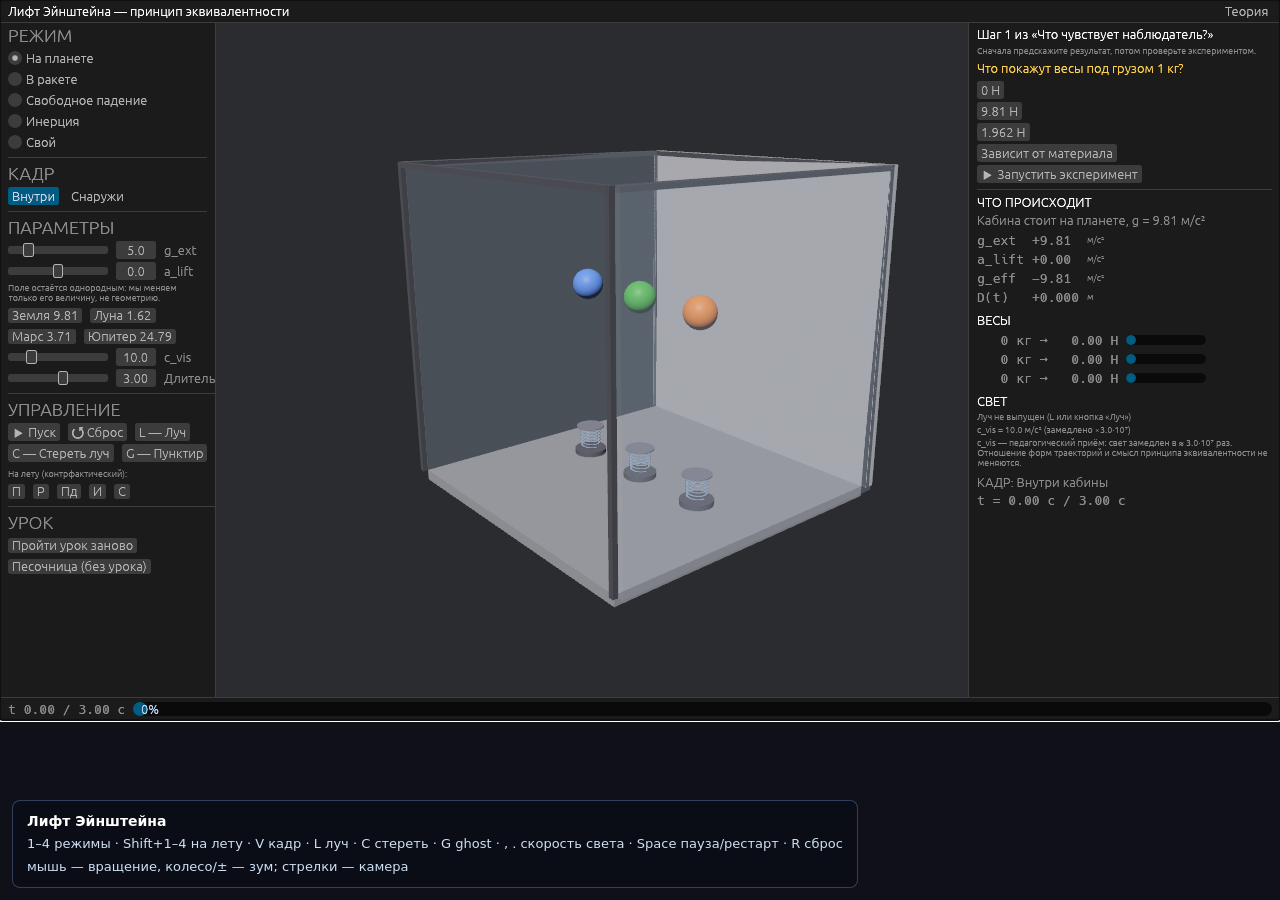
==== index.html @ bb771f72 "deploy: demo-сборка T06 (trunk --release, gzip 7.30 МБ)" ====
<!DOCTYPE html>
<html lang="ru">
<head>
  <meta charset="utf-8" />
  <meta name="viewport" content="width=device-width, initial-scale=1" />
  <title>Лифт Эйнштейна</title>
  <!-- data-trunk обязателен: без него trunk 0.21 не копирует styles.css
       в dist (проверено: plain <link rel="stylesheet"> игнорируется) -->
  <link rel="stylesheet" href="./styles-8e9ec7352b569160.css" integrity="sha384-tnv7HkOHz0isgJPANY3EltzDp//rw+DCeOl15ftBV7nRlIWXyHgqAlQJ+mUsWAJ0"/>
  <!-- data-wasm-opt: единственное место применения wasm-opt (T05 §4.3) -->
  
<script type="module">
import init, * as bindings from './lift-app-c4f880bbfd9bfebb.js';
const wasm = await init({ module_or_path: './lift-app-c4f880bbfd9bfebb_bg.wasm' });


window.wasmBindings = bindings;


dispatchEvent(new CustomEvent("TrunkApplicationStarted", {detail: {wasm}}));

</script>
<link rel="modulepreload" href="./lift-app-c4f880bbfd9bfebb.js" crossorigin="anonymous" integrity="sha384-z7YOvQm/DtIIQ3RQ2JUMuXgwp5Y8Noj3KXTXiU5gTYR9FNqNmcyqZgbc7WXdemO4"><link rel="preload" href="./lift-app-c4f880bbfd9bfebb_bg.wasm" crossorigin="anonymous" integrity="sha384-mUNpT+Ha8ekXhOqJ378DDgbYykCEdOXE61IvSZ0hgCSBPs7xglV11Qwy+R8WY1Ho" as="fetch" type="application/wasm"></head>
<body>
  <div id="hud">
    <b>Лифт Эйнштейна</b>
    <span>1–4 режимы · Shift+1–4 на лету · V кадр · L луч · C стереть · G ghost · , . скорость света · Space пауза/рестарт · R сброс</span>
    <span>мышь — вращение, колесо/± — зум; стрелки — камера</span>
  </div>
</body>
</html>
---- styles-8e9ec7352b569160.css ----
html,
body {
  margin: 0;
  padding: 0;
  width: 100%;
  height: 100%;
  overflow: hidden;
  background: #101018;
}

canvas {
  display: block;
  width: 100vw;
  height: 100vh;
}

#hud {
  position: fixed;
  left: 12px;
  bottom: 12px;
  z-index: 10;
  display: flex;
  flex-direction: column;
  gap: 4px;
  padding: 10px 14px;
  background: rgba(10, 14, 22, 0.78);
  border: 1px solid rgba(120, 160, 220, 0.35);
  border-radius: 8px;
  color: #cfe0f5;
  font: 13px/1.45 system-ui, sans-serif;
  pointer-events: none;
}
#hud b { color: #fff; font-size: 14px; }
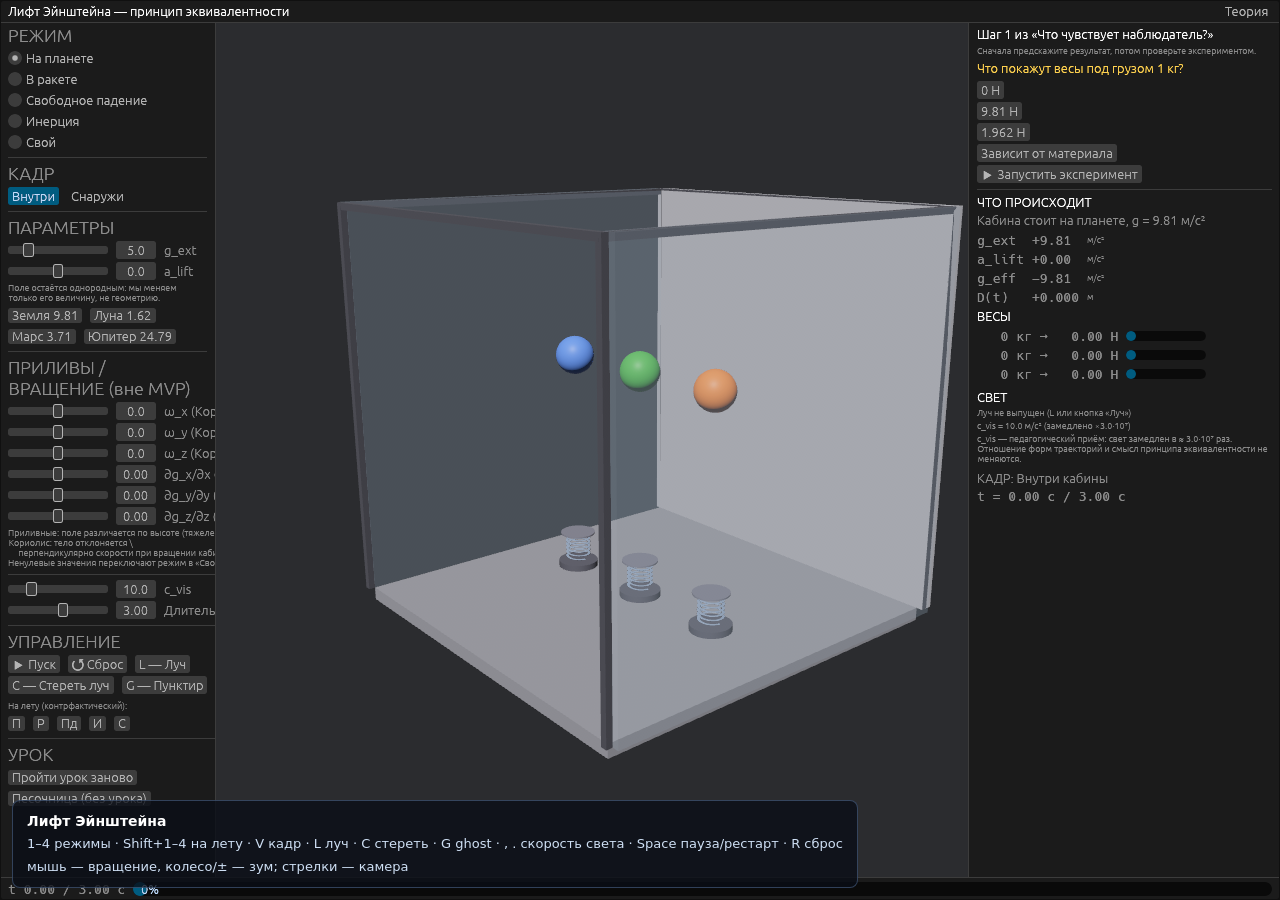
==== commit 192a309d: "deploy: T08 приливные силы и эффект Кориолиса (trunk --release)" ====
--- a/index.html
+++ b/index.html
@@ -10,8 +10,8 @@
   <!-- data-wasm-opt: единственное место применения wasm-opt (T05 §4.3) -->
   
 <script type="module">
-import init, * as bindings from './lift-app-c4f880bbfd9bfebb.js';
-const wasm = await init({ module_or_path: './lift-app-c4f880bbfd9bfebb_bg.wasm' });
+import init, * as bindings from './lift-app-2a5d4c38c586fe6e.js';
+const wasm = await init({ module_or_path: './lift-app-2a5d4c38c586fe6e_bg.wasm' });
 
 
 window.wasmBindings = bindings;
@@ -20,7 +20,7 @@
 dispatchEvent(new CustomEvent("TrunkApplicationStarted", {detail: {wasm}}));
 
 </script>
-<link rel="modulepreload" href="./lift-app-c4f880bbfd9bfebb.js" crossorigin="anonymous" integrity="sha384-z7YOvQm/DtIIQ3RQ2JUMuXgwp5Y8Noj3KXTXiU5gTYR9FNqNmcyqZgbc7WXdemO4"><link rel="preload" href="./lift-app-c4f880bbfd9bfebb_bg.wasm" crossorigin="anonymous" integrity="sha384-mUNpT+Ha8ekXhOqJ378DDgbYykCEdOXE61IvSZ0hgCSBPs7xglV11Qwy+R8WY1Ho" as="fetch" type="application/wasm"></head>
+<link rel="modulepreload" href="./lift-app-2a5d4c38c586fe6e.js" crossorigin="anonymous" integrity="sha384-Y2J7uWtx6xBid6lfcRG1rjbqi05/hqXc/yo4ajCDIg9H6VGFIPVf0jaq8M2S1/xk"><link rel="preload" href="./lift-app-2a5d4c38c586fe6e_bg.wasm" crossorigin="anonymous" integrity="sha384-ATKv18Gft3s2HYGFJAfi+jJSCt+U5Ngl4uZpn7iD6lDdbbLFgCSyAG5spG+L+mHe" as="fetch" type="application/wasm"></head>
 <body>
   <div id="hud">
     <b>Лифт Эйнштейна</b>
